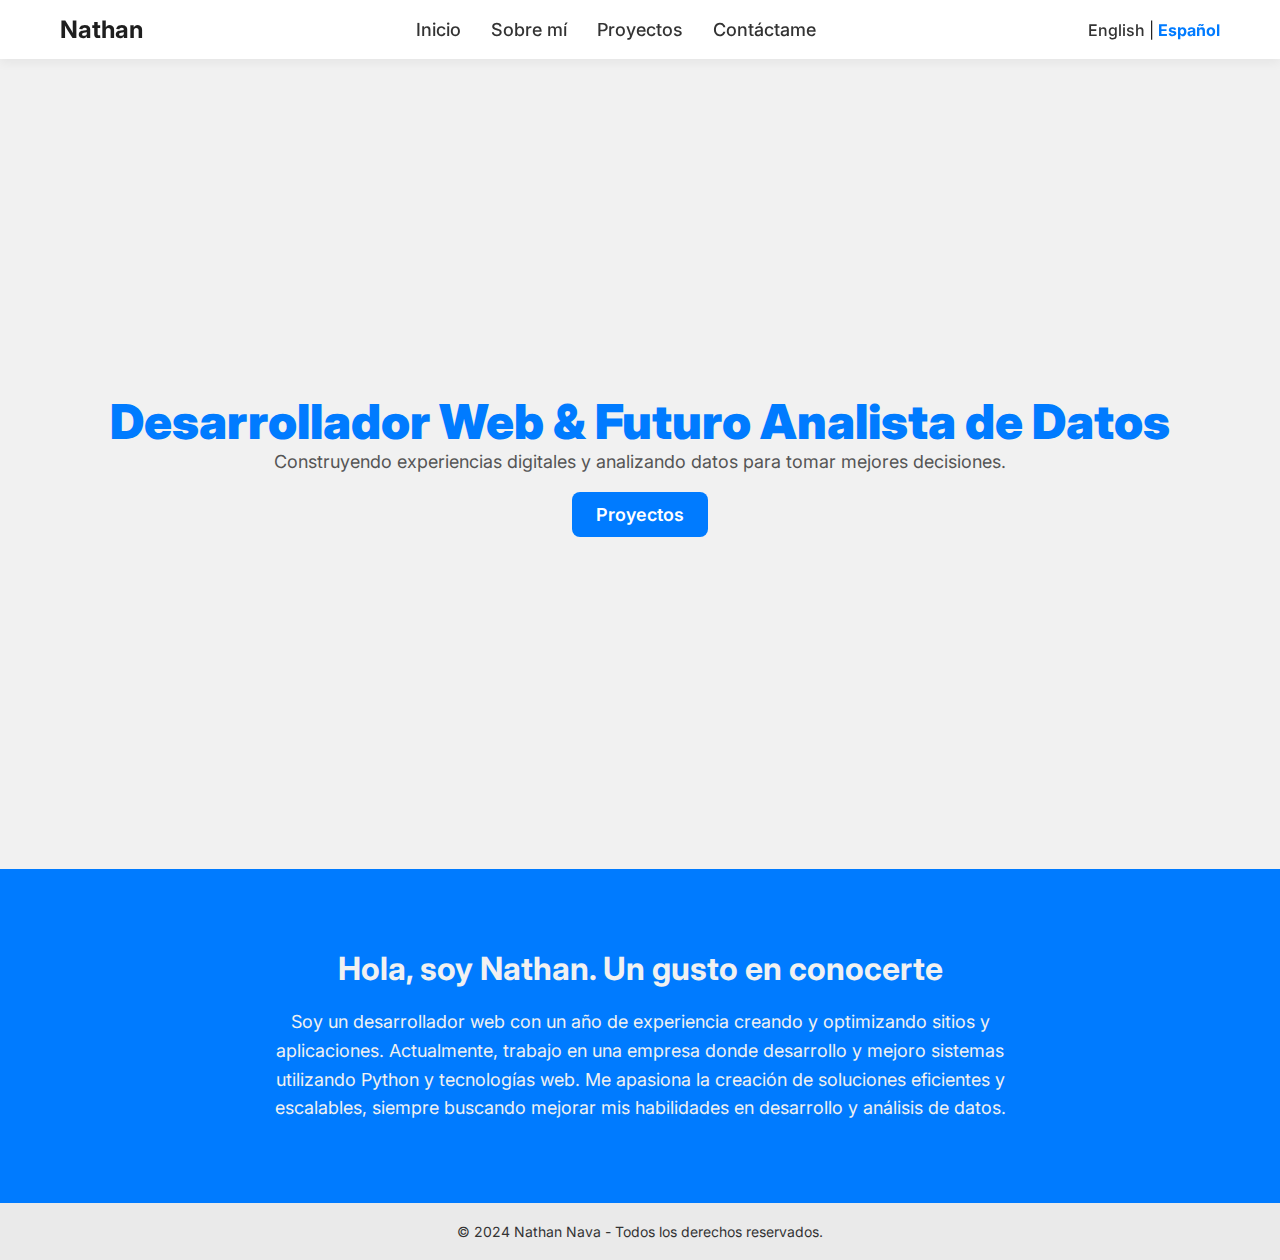
==== index-es.html @ 3a608a60 "Primer avance del portafolio" ====
<!DOCTYPE html>
<html lang="es">
<head>
    <meta charset="UTF-8">
    <meta name="viewport" content="width=device-width, initial-scale=1.0">
    <link rel="stylesheet" href="styles.css">
    <link href="https://fonts.googleapis.com/css2?family=Inter:wght@300;400;500;600;700&display=swap" rel="stylesheet">
    <title>Nathan Nava</title>
</head>
<body>

    <!-- Navegación -->
    <header class="header">
        <div class="container header-container">
            <!-- Logo -->
            <a href="#" class="logo">Nathan</a>
    
            <!-- Menú de navegación -->
            <nav class="nav">
                <ul>
                    <li><a href="#home">Inicio</a></li>
                    <li><a href="#about">Sobre mí</a></li>
                    <li><a href="#projects">Proyectos</a></li>
                    <li><a href="#contact">Contáctame</a></li>
                </ul>
            </nav>
    
            <!-- Selector de idioma -->
            <div class="language-switch">
                <a href="index.html" class="disable">English</a> |
                <a href="index-es.html" class="active">Español</a>
            </div>
        </div>
    </header>
    
    <!-- Hero Section -->
    <section class="hero" id="start">
        <div class="container">
            <h1 class="heading-primary">Desarrollador Web & Futuro Analista de Datos</h1>
            <h2 class="text-primary">Construyendo experiencias digitales y analizando datos para tomar mejores decisiones.</h2>
            <a href="#projects" class="btn-primary">Proyectos</a>
        </div>
    </section>
    
    <main>
        <section class="about-section" id="about">
            <div class="container">
                <h2 class="section-title-about">Hola, soy Nathan. Un gusto en conocerte</h2>
                <p class="about-text">
                    Soy un desarrollador web con un año de experiencia creando y optimizando sitios y aplicaciones. 
                    Actualmente, trabajo en una empresa donde desarrollo y mejoro sistemas utilizando Python y tecnologías web. 
                    Me apasiona la creación de soluciones eficientes y escalables, siempre buscando mejorar mis habilidades en desarrollo y análisis de datos.
                </p>
            </div>
        </section>

        <section id="projects">
            <!-- Aquí irá la sección "Proyectos" -->
        </section>

        <section id="contact-me">
            <!-- Aquí irá la sección "Contáctame" -->
        </section>
    </main>

    <footer>
        <p>&copy; 2024 Nathan Nava - Todos los derechos reservados.</p>
    </footer>

</body>
</html>
---- styles.css ----
/* Reset básico */
* {
    margin: 0;
    padding: 0;
    box-sizing: border-box;
    font-family: 'Inter', sans-serif;
}

/* Estilos generales */
body {
    background-color: #F1F1F1;
    color: #1E1E1E;
}

.container {
    max-width: 1200px;
    margin: 0 auto;
    padding: 0 20px;
}

/* ===== HEADER (NAVBAR) ===== */
.header {
    background: #FFFFFF;
    position: sticky;
    top: 0;
    width: 100%;
    padding: 15px 0;
    box-shadow: 0px 4px 10px rgba(0, 0, 0, 0.05);
}

/* Distribución del Header */
.header-container {
    display: flex;
    justify-content: space-between;
    align-items: center;
    max-width: 1200px;
    margin: 0 auto;
    padding: 0 20px;
}

/* Logo */
.logo {
    font-size: 24px;
    font-weight: 700;
    text-decoration: none;
    color: #1E1E1E;
}

/* Menú centrado */
.nav ul {
    display: flex;
    list-style: none;
    padding: 0;
}

.nav ul li {
    margin: 0 15px;
}

.nav ul li a {
    text-decoration: none;
    font-size: 18px;
    font-weight: 500;
    color: #333;
    transition: color 0.3s ease;
}

.nav ul li a:hover {
    color: #007BFF;
}

/* Selector de idioma alineado a la derecha */
.language-switch {
    font-size: 16px;
}

.language-switch a {
    text-decoration: none;
    font-weight: 500;
    color: #333;
}

.language-switch a.active {
    font-weight: 700;
    color: #007BFF;
}

/* ===== HERO SECTION ===== */
.hero {
    text-align: center;
    padding: 100px 20px;
    min-height: 90vh; /* Hace que ocupe el 80 de la pantalla*/
    display: flex;
    flex-direction: column;
    justify-content: center;
    align-items: center;
}

.heading-primary {
    font-size: 48px;
    font-weight: 900;
    color: #007BFF;
}

.text-primary {
    font-size: 18px;
    font-weight: 400;
    color: #555;
    margin-bottom: 20px;
}

/* Botón principal */
.btn-primary {
    display: inline-block;
    background-color: #007BFF;
    color: white;
    padding: 12px 24px;
    text-decoration: none;
    font-size: 18px;
    font-weight: 600;
    border-radius: 8px;
    transition: background-color 0.3s ease;
}

.btn-primary:hover {
    background-color: #0056b3;
}

/* ===== About Section ===== */
.about-section{
    background-color: #007BFF;
    padding: 80px 20px;
    text-align: center;
}

.section-title-about {
    font-size: 32px;
    font-weight: 700;
    color: #F1f1f1;
    margin-bottom: 20px;
}

.about-text {
    font-size: 18px;
    font-weight: 400;
    color: #f1f1f1;
    max-width: 800px;
    margin: 0 auto;
    line-height: 1.6;
}

/* ===== FOOTER ===== */
footer {
    text-align: center;
    padding: 20px;
    background-color: #EAEAEA;
    font-size: 14px;
    color: #333;
}
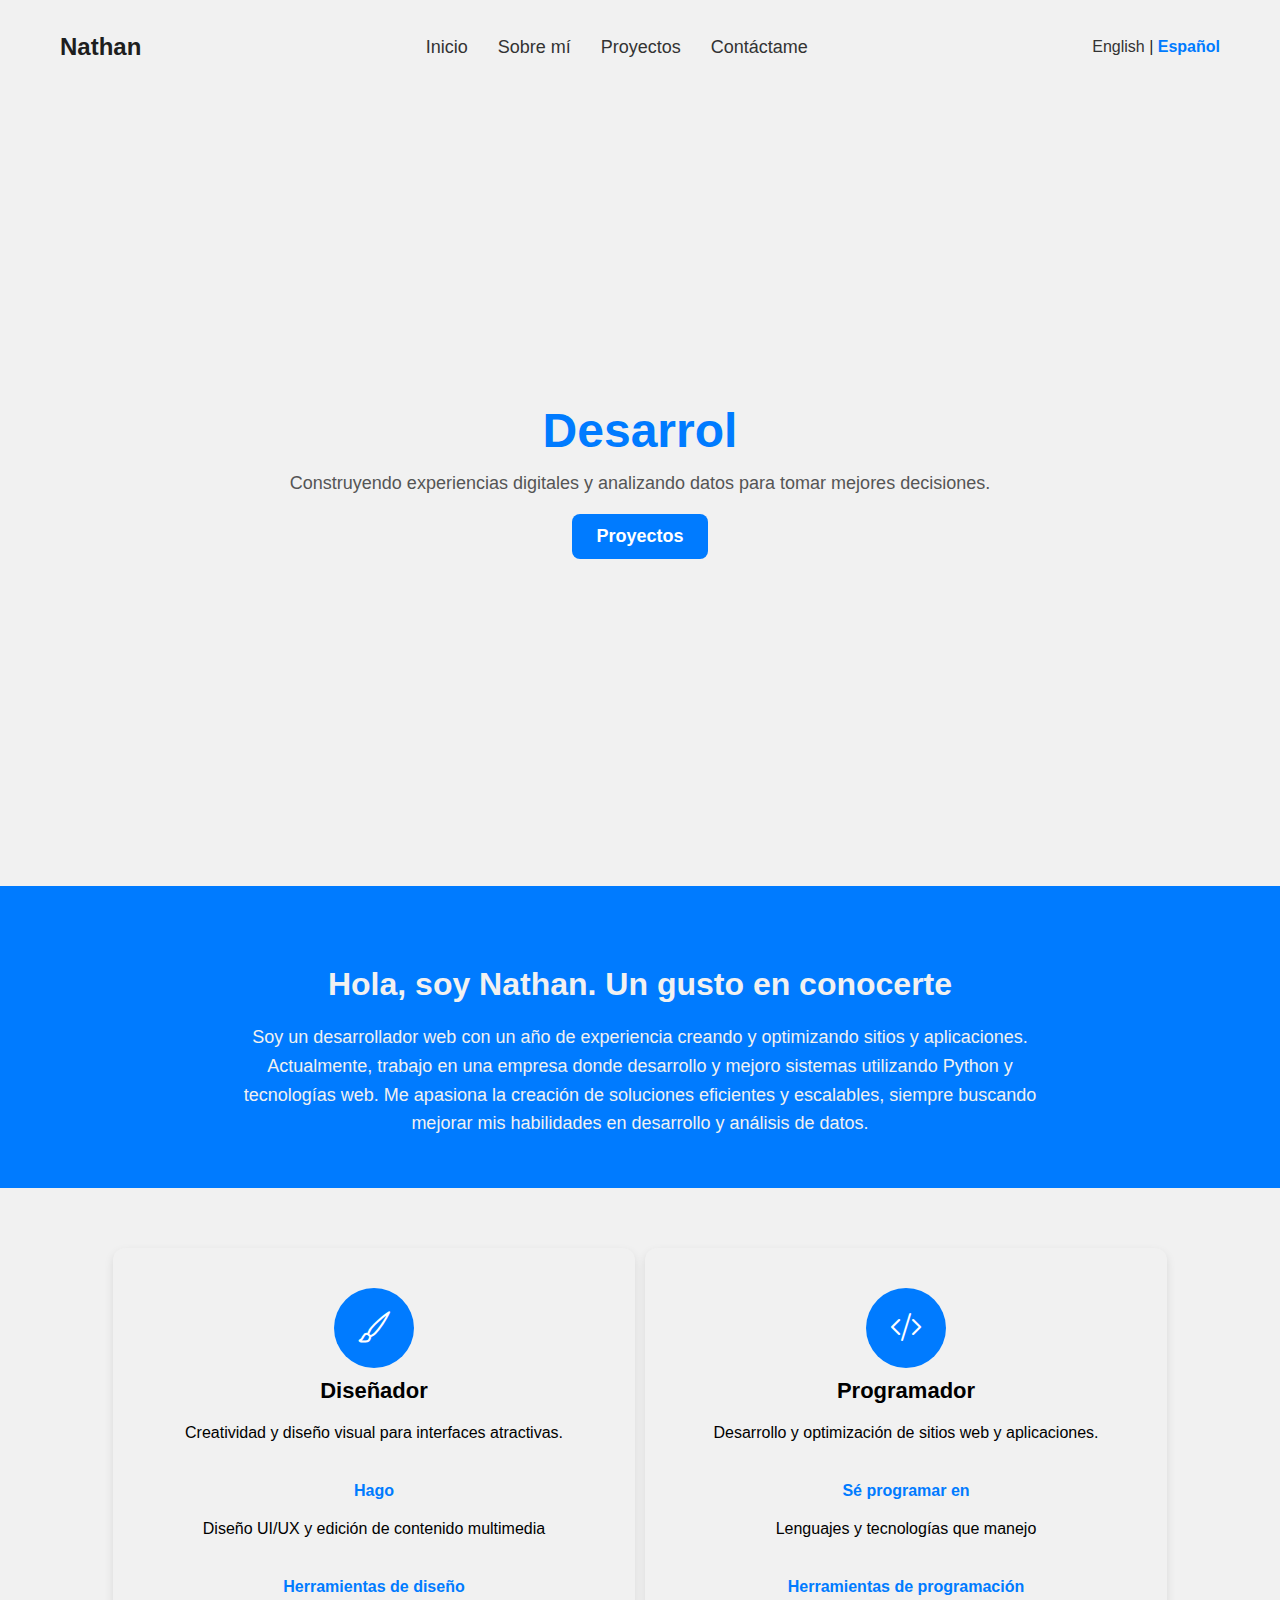
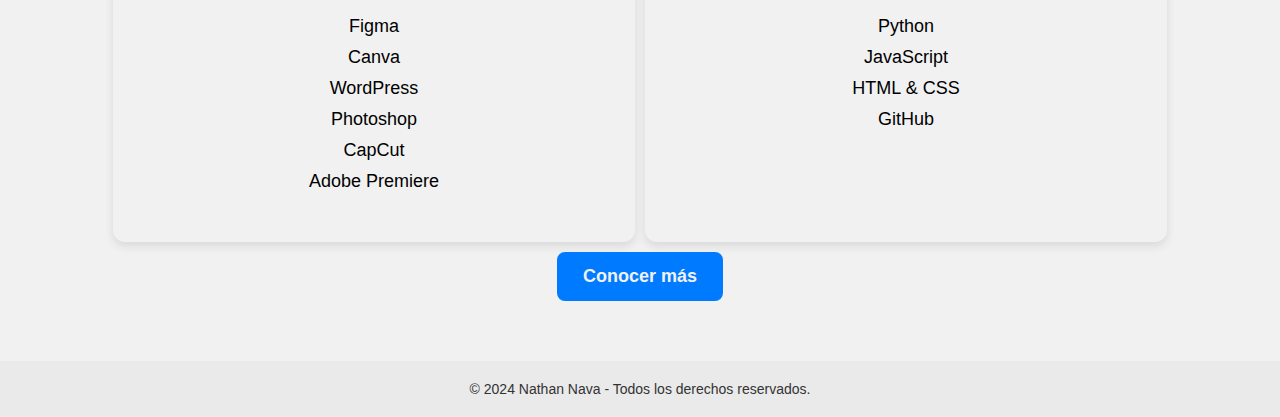
==== commit bdbb18ab: "Subiendo avances del proyecto" ====
--- a/index-es.html
+++ b/index-es.html
@@ -1,71 +1,129 @@
 <!DOCTYPE html>
 <html lang="es">
 <head>
-    <meta charset="UTF-8">
-    <meta name="viewport" content="width=device-width, initial-scale=1.0">
-    <link rel="stylesheet" href="styles.css">
-    <link href="https://fonts.googleapis.com/css2?family=Inter:wght@300;400;500;600;700&display=swap" rel="stylesheet">
-    <title>Nathan Nava</title>
+  <meta charset="UTF-8">
+  <meta name="viewport" content="width=device-width, initial-scale=1.0">
+  <title>Mi portafolio</title>
+  <link rel="stylesheet" href="css/styles.css">
+  <link rel="stylesheet" href="https://cdn.jsdelivr.net/npm/bootstrap-icons/font/bootstrap-icons.css">
+   <script src="../js/main.js" defer></script>
 </head>
 <body>
 
-    <!-- Navegación -->
-    <header class="header">
-        <div class="container header-container">
-            <!-- Logo -->
-            <a href="#" class="logo">Nathan</a>
-    
-            <!-- Menú de navegación -->
-            <nav class="nav">
-                <ul>
-                    <li><a href="#home">Inicio</a></li>
-                    <li><a href="#about">Sobre mí</a></li>
-                    <li><a href="#projects">Proyectos</a></li>
-                    <li><a href="#contact">Contáctame</a></li>
+  <!-- HEADER / NAV -->
+  <header class="header">
+    <div class="container header-container">
+        <a href="#" class="logo">Nathan</a>
+        <div class="menu-toggle">☰</div> <!-- Menú hamburguesa -->
+        <nav class="nav">
+            <ul>
+                <li><a href="#home">Inicio</a></li>
+                <li><a href="#about">Sobre mí</a></li>
+                <li><a href="#projects">Proyectos</a></li>
+                <li><a href="#contact">Contáctame</a></li>
+            </ul>
+        </nav>
+        <div class="language-switch">
+            <a href="index.html">English</a> |
+            <a href="index-es.html" class="active">Español</a>
+            
+        </div>
+    </div>
+</header>
+
+  <!-- HERO (FONDO BLANCO) -->
+  <section class="hero" id="home">
+    <div class="container">
+      <h1 class="heading-primary"><span id="typing-text"></span></h1>
+      <h2 class="text-primary">
+        Construyendo experiencias digitales y analizando datos para tomar mejores decisiones.
+      </h2>
+      <a href="#projects" class="btn-primary">Proyectos</a>
+    </div>
+  </section>
+
+  <!-- ABOUT-->
+  <main>
+    <section class="about-section" id="about">
+        <!-- Parte superior (Fondo azul) -->
+        <div class="about-top">
+          <div class="container">
+            <h2 class="section-title-about">Hola, soy Nathan. Un gusto en conocerte</h2>
+            <p class="about-text">
+              Soy un desarrollador web con un año de experiencia creando y optimizando sitios y aplicaciones. 
+              Actualmente, trabajo en una empresa donde desarrollo y mejoro sistemas utilizando Python y tecnologías web. 
+              Me apasiona la creación de soluciones eficientes y escalables, siempre buscando mejorar mis habilidades en desarrollo y análisis de datos.
+            </p>
+          </div>
+        </div>
+      
+        <!-- Parte inferior (Fondo blanco) -->
+        <div class="about-bottom">
+          <div class="container">
+            <div class="about-grid">
+              <!-- Tarjeta Diseñador -->
+              <div class="card">
+                <div class="circle">
+                    <i class="bi bi-brush"></i> 
+                  </div>
+                <h3>Diseñador</h3>
+                <p>Creatividad y diseño visual para interfaces atractivas.</p>
+                <span class="highlight">Hago</span>
+                <p>Diseño UI/UX y edición de contenido multimedia</p>
+                <span class="highlight">Herramientas de diseño</span>
+                <ul class="list">
+                  <li>Figma</li>
+                  <li>Canva</li>
+                  <li>WordPress</li>
+                  <li>Photoshop</li>
+                  <li>CapCut</li>
+                  <li>Adobe Premiere</li>
                 </ul>
-            </nav>
-    
-            <!-- Selector de idioma -->
-            <div class="language-switch">
-                <a href="index.html" class="disable">English</a> |
-                <a href="index-es.html" class="active">Español</a>
+              </div>
+      
+              <!-- Tarjeta Programador -->
+              <div class="card">
+                <div class="circle">
+                    <i class="bi bi-code-slash"></i> 
+                  </div>
+                <h3>Programador</h3>
+                <p>Desarrollo y optimización de sitios web y aplicaciones.</p>
+                <span class="highlight">Sé programar en</span>
+                <p>Lenguajes y tecnologías que manejo</p>
+                <span class="highlight">Herramientas de programación</span>
+                <ul class="list">
+                  <li>Python</li>
+                  <li>JavaScript</li>
+                  <li>HTML & CSS</li>
+                  <li>GitHub</li>
+                </ul>
+              </div>
             </div>
+      
+            <!-- Botón centrado -->
+            <div class="btn-container">
+                <a href="pages/about-es.html" class="btn-secondary">Conocer más</a>
+            </div>
+          </div>
         </div>
-    </header>
-    
-    <!-- Hero Section -->
-    <section class="hero" id="start">
-        <div class="container">
-            <h1 class="heading-primary">Desarrollador Web & Futuro Analista de Datos</h1>
-            <h2 class="text-primary">Construyendo experiencias digitales y analizando datos para tomar mejores decisiones.</h2>
-            <a href="#projects" class="btn-primary">Proyectos</a>
-        </div>
+      </section>
+      
+
+    <!-- SECCIÓN PROYECTOS -->
+    <section id="projects">
+      <!-- Tus proyectos aquí -->
     </section>
-    
-    <main>
-        <section class="about-section" id="about">
-            <div class="container">
-                <h2 class="section-title-about">Hola, soy Nathan. Un gusto en conocerte</h2>
-                <p class="about-text">
-                    Soy un desarrollador web con un año de experiencia creando y optimizando sitios y aplicaciones. 
-                    Actualmente, trabajo en una empresa donde desarrollo y mejoro sistemas utilizando Python y tecnologías web. 
-                    Me apasiona la creación de soluciones eficientes y escalables, siempre buscando mejorar mis habilidades en desarrollo y análisis de datos.
-                </p>
-            </div>
-        </section>
 
-        <section id="projects">
-            <!-- Aquí irá la sección "Proyectos" -->
-        </section>
+    <!-- SECCIÓN CONTACTO -->
+    <section id="contact">
+      <!-- Formulario o datos de contacto -->
+    </section>
+  </main>
 
-        <section id="contact-me">
-            <!-- Aquí irá la sección "Contáctame" -->
-        </section>
-    </main>
-
-    <footer>
-        <p>&copy; 2024 Nathan Nava - Todos los derechos reservados.</p>
-    </footer>
+  <!-- FOOTER -->
+  <footer>
+    <p>&copy; 2024 Nathan Nava - Todos los derechos reservados.</p>
+  </footer>
 
 </body>
-</html>+</html>
--- a/css/styles.css
+++ b/css/styles.css
@@ -0,0 +1,411 @@
+/* =========================================
+   RESET BÁSICO
+========================================= */
+* {
+    margin: 0;
+    padding: 0;
+    box-sizing: border-box;
+    font-family: 'Inter', sans-serif;
+  }
+  
+  /* =========================================
+     BODY & CONTAINER
+  ========================================= */
+  body {
+    background-color: #F1F1F1;
+    color: #1E1E1E;
+  }
+  
+  .container {
+    max-width: 1200px;
+    margin: 0 auto;
+    padding: 0 20px;
+  }
+  
+  /* =========================================
+     HEADER (NAVBAR)
+  ========================================= */
+  .header {
+    background: #f1f1f1;
+    position: sticky;
+    top: 0;
+    width: 100%;
+    padding: 15px 0;
+  }
+  
+  .header-container {
+    display: flex;
+    justify-content: space-between;
+    align-items: center;
+  }
+
+  .menu-toggle {
+    display: none;
+    font-size: 30px;
+    cursor: pointer;
+  }
+  
+  .logo {
+    font-size: 24px;
+    font-weight: 700;
+    text-decoration: none;
+    color: #1E1E1E;
+  }
+  
+  /* Menú centrado */
+  .nav ul {
+    display: flex;
+    list-style: none;
+  }
+  
+  .nav ul li {
+    margin: 0 15px;
+  }
+  
+  .nav ul li a {
+    text-decoration: none;
+    font-size: 18px;
+    font-weight: 500;
+    color: #333;
+    transition: color 0.3s ease;
+  }
+  
+  .nav ul li a:hover {
+    color: #007BFF;
+  }
+  
+  /* Selector de idioma */
+  .language-switch {
+    font-size: 16px;
+  }
+  
+  .language-switch a {
+    text-decoration: none;
+    font-weight: 500;
+    color: #333;
+  }
+  
+  .language-switch a.active {
+    font-weight: 700;
+    color: #007BFF;
+  }
+  
+  /* =========================================
+     HERO SECTION 
+  ========================================= */
+  .hero {
+    background-color: #f1f1f1; /* Fondo blanco */
+    text-align: center;
+    padding: 100px 20px;
+    min-height: 90vh; /* Ocupa el 90% de la pantalla */
+    display: flex;
+    flex-direction: column;
+    justify-content: center;
+    align-items: center;
+  }
+  
+  .heading-primary {
+    font-size: 48px;
+    font-weight: 900;
+    color: #007BFF; /* Texto en azul */
+    margin-bottom: 15px;
+  }
+  
+  .text-primary {
+    font-size: 18px;
+    font-weight: 400;
+    color: #555;
+    margin-bottom: 20px;
+  }
+  
+  /* Botón principal */
+  .btn-primary {
+    display: inline-block;
+    background-color: #007BFF;
+    color: white;
+    padding: 12px 24px;
+    text-decoration: none;
+    font-size: 18px;
+    font-weight: 600;
+    border-radius: 8px;
+    transition: background-color 0.3s ease;
+  }
+  
+  .btn-primary:hover {
+    background-color: #0056b3;
+  }
+  
+  /* =========================================
+     ABOUT SECTION
+  ========================================= */
+  
+  /* Contenedor general de About */
+.about-section {
+    margin-top: 0; 
+}
+
+/* Parte superior en azul */
+.about-top {
+  background-color: #007BFF;
+  text-align: center;
+  padding: 80px 20px;
+  margin-bottom: 0; /* Evita espacio extra debajo del azul */
+}
+
+.about-top .section-title-about {
+    font-size: 32px;
+    font-weight: 700;
+    color: #F1F1F1;
+    margin-bottom: 20px;
+}
+
+.about-top .about-text {
+    font-size: 18px;
+    font-weight: 400;
+    color: #F1F1F1;
+    max-width: 800px;
+    margin: 0 auto;
+    line-height: 1.6;
+}
+
+/* Parte inferior en blanco */
+.about-bottom {
+    background-color: #F1F1F1;
+    text-align: center;
+    padding: 60px 20px; 
+    margin-top: -30px;
+    
+}
+
+/* Grid para las tarjetas */
+.about-grid {
+    display: flex; 
+    justify-content: center;
+    gap: 10px;
+    margin-bottom: 0; 
+}
+
+/* Tarjetas */
+.card {
+    background: #f1f1f1;
+    color: black;
+    padding: 40px;
+    border-radius: 12px;
+    box-shadow: 0px 4px 10px rgba(0, 0, 0, 0.1);
+    width: 45%; /* Tamaño fijo para las tarjetas */
+    text-align: center;
+}
+
+.card h3 {
+    font-size: 22px;
+    font-weight: bold;
+    margin-bottom: 20px;
+}
+
+/* Círculo azul dentro de la tarjeta */
+.circle {
+  display: flex;
+  justify-content: center;
+  align-items: center;
+  width: 80px;
+  height: 80px;
+  background: #007BFF;
+  border-radius: 50%;
+  margin: 0 auto 10px;
+}
+
+
+.circle i {
+  color: white;
+  font-size: 32px;
+}
+
+/* Destacar secciones en la tarjeta */
+.highlight {
+    font-weight: 600;
+    color: #007BFF;
+    display: block;
+    margin-top: 40px;
+    margin-bottom: 20px;
+}
+
+/* Lista sin viñetas y con separación */
+.list {
+    list-style: none;
+    font-size: 18px;
+    padding: 0;
+}
+
+.list li {
+    margin-bottom: 10px; /* Espacio entre elementos */
+}
+
+/* Botón centrado */
+.btn-container {
+    text-align: center;
+    margin-top: 10px;
+}
+
+.btn-secondary {
+  display: inline-block;
+  background-color: #007BFF;
+  color: #f1f1f1;
+  padding: 12px 24px;
+  font-size: 18px;
+  font-weight: 600;
+  border-radius: 8px;
+  text-decoration: none;
+  border: 2px solid #007BFF;
+  transition: background-color 0.3s ease, color 0.3s ease;
+}
+
+.btn-secondary:hover {
+    background-color: #f1f1f1;
+    color: #007BFF;
+}
+  
+
+
+  /* =========================================
+     FOOTER
+  ========================================= */
+  footer {
+    text-align: center;
+    padding: 20px;
+    background-color: #EAEAEA;
+    font-size: 14px;
+    color: #333;
+    display: grid;
+    grid-template-rows: auto 1fr auto;
+  }
+  
+  /* ============================= */
+/* RESPONSIVE DESIGN (MEDIA QUERIES) */
+/* ============================= */
+
+/* Menú hamburguesa para pantallas menores a 768px */
+@media screen and (max-width: 768px) {
+  .menu-toggle {
+    display: block; /* Muestra el botón de menú */
+    font-size: 30px;
+    cursor: pointer;
+  }
+
+  /* Oculta el menú normal y configura el menú desplegable */
+  .nav ul {
+    display: none; /* Oculta el menú por defecto */
+    flex-direction: column;
+    background-color: #fff;
+    position: absolute;
+    top: 60px;
+    right: 20px;
+    width: 200px;
+    box-shadow: 0px 4px 10px rgba(0, 0, 0, 0.1);
+    border-radius: 8px;
+    padding: 10px 0;
+  }
+
+  /* Clase para mostrar el menú al hacer clic */
+  .nav ul.active {
+    display: flex;
+  }
+}
+
+/* Para pantallas de 1024px o menos (tabletas y laptops pequeñas) */
+@media screen and (max-width: 1024px) {
+  .about-container {
+    flex-direction: column; /* Apila los elementos */
+    text-align: center;
+  }
+
+  .about-text,
+  .about-image {
+    width: 100%; /* Ocupa todo el ancho */
+  }
+
+  .about-text {
+    margin-bottom: 30px;
+  }
+
+  .about-image img {
+    width: 60%; /* Ajusta el tamaño de la imagen */
+    max-width: 300px;
+  }
+}
+
+/* Para pantallas de 768px o menos (tabletas y móviles grandes) */
+@media screen and (max-width: 768px) {
+  .about-container {
+    flex-direction: column;
+    text-align: center;
+  }
+
+  .about-text,
+  .about-image {
+    width: 100%;
+  }
+
+  .about-text {
+    padding: 0 15px;
+    margin-bottom: 20px;
+  }
+
+  .about-image img {
+    width: 70%;
+    max-width: 250px;
+  }
+
+  /* Apilar tarjetas en About */
+  .about-grid {
+    display: flex;
+    flex-direction: column;
+    align-items: center;
+    gap: 20px;
+  }
+
+  .card {
+    width: 90%;
+    max-width: 400px;
+    margin-bottom: 20px;
+  }
+
+  /* Botón secundario ocupa todo el ancho */
+  .btn-secondary {
+    width: 100%;
+    text-align: center;
+  }
+
+  /* Ajustar la altura del hero para móviles */
+  .hero {
+    min-height: 70vh;
+    padding: 50px 20px;
+  }
+
+  /* Asegurar que la parte superior de About se centre */
+  .about-top {
+    text-align: center;
+    padding: 60px 20px;
+  }
+}
+
+/* Para pantallas de 480px o menos (teléfonos pequeños) */
+@media screen and (max-width: 480px) {
+  .about-text h2 {
+    font-size: 24px; /* Reduce el tamaño del título */
+  }
+
+  .about-text p {
+    font-size: 16px; /* Reduce el tamaño del párrafo */
+  }
+
+  .about-image img {
+    width: 80%;
+    max-width: 200px;
+  }
+
+  .btn-primary,
+  .btn-secondary {
+    font-size: 16px;
+    padding: 10px 20px;
+  }
+}
